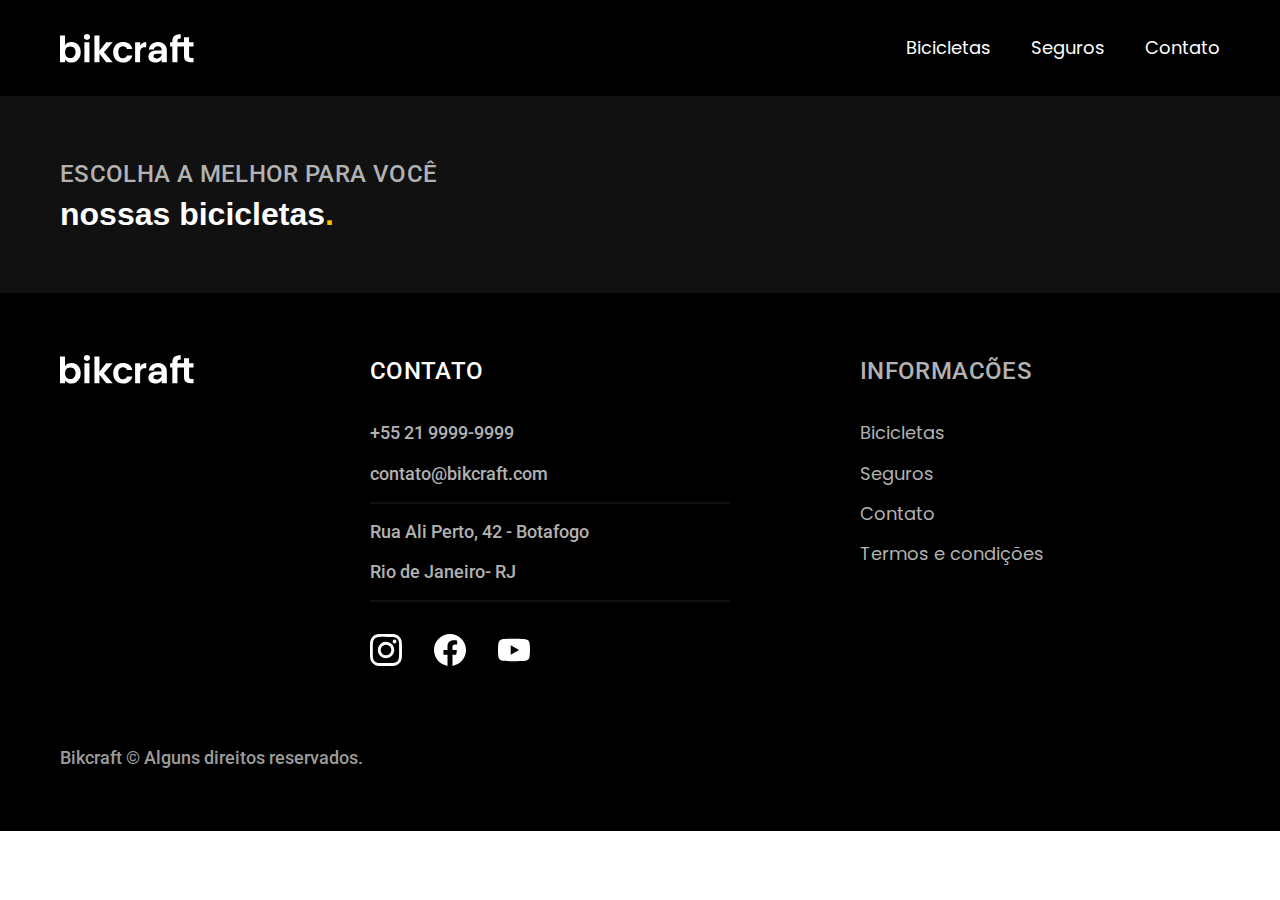
==== bicicletas.html @ d1a41f88 "termos e condicoes" ====
<!DOCTYPE html>
<html lang="pt-br">

<head>
  <meta charset="UTF-8">
  <meta name="viewport" content="width=device-width, initial-scale=1.0">
  <title>Bicicletas | Bikcraft</title>
  <meta name="description" content="Bicicletas">

  <link rel="stylesheet" href="./css/style.css">

  <link rel="preconnect" href="https://fonts.googleapis.com">
  <link rel="preconnect" href="https://fonts.gstatic.com" crossorigin>
  <link href="https://fonts.googleapis.com/css2?family=Merriweather:ital,wght@1,900&family=Poppins:wght@400;600&family=Roboto:wght@400;500&display=swap" rel="stylesheet">

</head>

<body id="bicicletas">
  <header class="header-bg">
    <div class="header container">
      <a href="./">
        <img src="./img/bikcraft.svg" alt="Bikcraft">
      </a>
      <nav aria-label="primaria">
        <ul class="header-menu font-1-m cor-0">
          <li><a href="./bicicletas.html">Bicicletas</a></li>
          <li><a href="./seguros.html">Seguros</a></li>
          <li><a href="./contato.html">Contato</a></li>
        </ul>
      </nav>
    </div>
  </header>

  <main>
    <div class="titulo-bg">
      <div class="titulo container">
        <p class="font-2-l-b cor-5">Escolha a melhor para você</p>
        <h1 class="font-1 xxl cor-0">nossas bicicletas<span class="cor-p1">.</span></h1>
      </div>
    </div>
  </main>


  <footer class="footer-bg">
    <div class="footer container">
      <img src="./img/bikcraft.svg" alt="Bikcraft">
      <div class="footer-contato">
        <h3 class="font-2-l-b cor-0">Contato</h3>
        <ul class="font-2-m cor-5">
          <li><a href="tel:+552199999999">+55 21 9999-9999</a></li>
          <li><a href="mailto:contato@bikcraft.com">contato@bikcraft.com</a></li>
          <li>Rua Ali Perto, 42 - Botafogo</li>
          <li>Rio de Janeiro- RJ</li>
        </ul>
        <div class="footer-redes">
          <a href="./"><img src="./img/redes/instagram.svg" alt="Instagram"></a>
          <a href="./"><img src="./img/redes/facebook.svg" alt="Facebook"></a>
          <a href="./"><img src="./img/redes/youtube.svg" alt="Youtube"></a>
        </div>
      </div>
      <div class="footer-informacoes">
        <h3 class="font-2-l-b cor-5">Informacões</h3>
        <nav>
          <ul class="font-1-m cor-5">
            <li><a href="./bicicletas.html">Bicicletas</a></li>
            <li><a href="./seguros.html">Seguros</a></li>
            <li><a href="./contato.html">Contato</a></li>
            <li><a href="./termos.html">Termos e condições</a></li>
          </ul>
        </nav>
      </div>
      <p class="footer-copy font-2-m cor-6">Bikcraft © Alguns direitos reservados.</p>
    </div>
  </footer>

</body>

</html>
---- css/style.css ----
@import "./global/global.css";
@import "./ultilidades/tipografia.css";
@import "./ultilidades/cores.css";

@import "./global/header.css";
@import "./global/footer.css";

/*Ultilidades*/
@import "./ultilidades/componentes.css";

/*Home*/
@import "./home/introducao.css";
@import "./home/tecnologia.css";
@import "./home/parceiros.css";
@import "./home/depoimento.css";

/*Bicicletas*/
@import "./bicicletas/bicicletas-lista.css";

/*Seguros*/
@import "./seguros/seguros.css";

/*Termos*/
@import "./termos/termos.css";
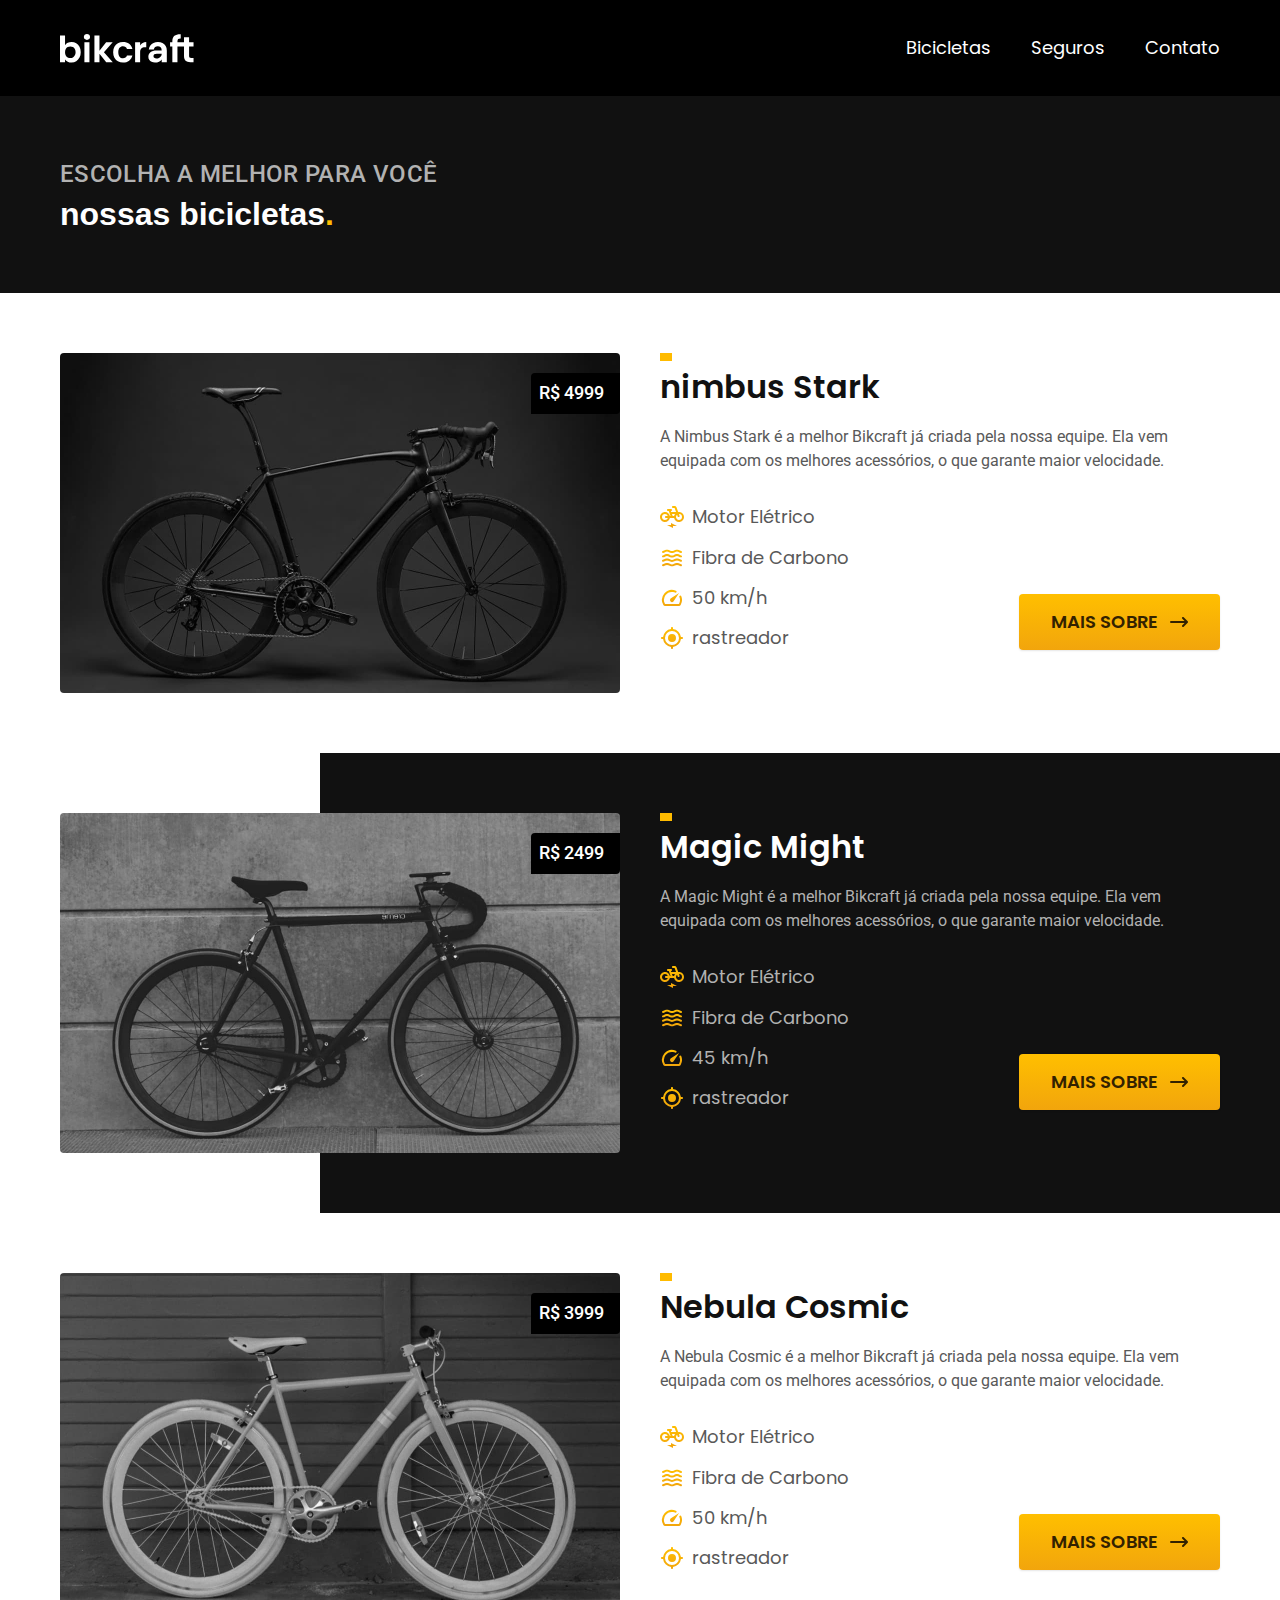
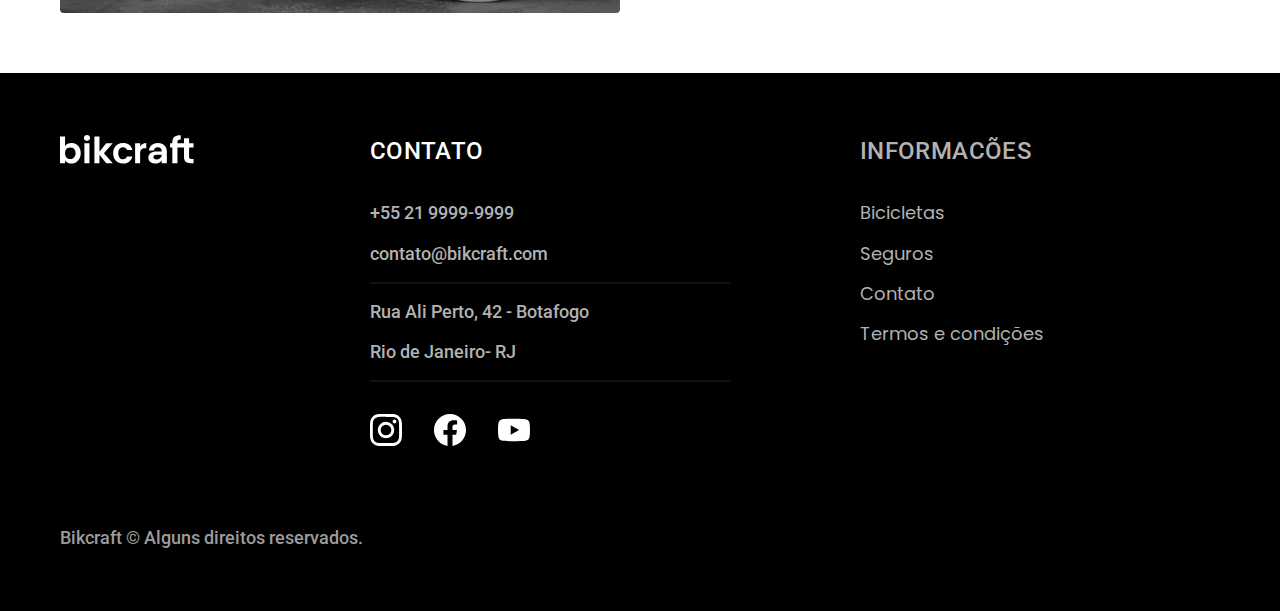
==== commit 33b6b838: "bicicletas" ====
--- a/bicicletas.html
+++ b/bicicletas.html
@@ -38,6 +38,66 @@
         <h1 class="font-1 xxl cor-0">nossas bicicletas<span class="cor-p1">.</span></h1>
       </div>
     </div>
+
+
+    <div class="bicicletas container">
+      <div class="bicicletas-imagem">
+        <img src="./img/bicicletas/nimbus.jpg" alt="Bicicleta Preta">
+        <span class="font-2-m cor-0">R$ 4999</span>
+      </div>
+      <div class="bicicletas-conteudo">
+        <h2 class="font-1-xl">nimbus Stark</h2>
+        <p class="font-2-s cor-8">A Nimbus Stark é a melhor Bikcraft já criada pela nossa equipe. Ela vem equipada com os melhores acessórios, o que garante maior velocidade.</p>
+        <ul class="font-1-m cor-8">
+          <li><img src="./img/icones/eletrica.svg" alt="">Motor Elétrico</li>
+          <li><img src="./img/icones/carbono.svg" alt="">Fibra de Carbono</li>
+          <li><img src="./img/icones/velocidade.svg" alt="">50 km/h</li>
+          <li><img src="./img/icones/rastreador.svg" alt="">rastreador</li>
+        </ul>
+        <a class="botao seta" href="./bicicletas/nimbus.html">Mais Sobre</a>
+      </div>
+    </div>
+
+
+    <div class="bicicletas-bg">
+      <div class="bicicletas container">
+        <div class="bicicletas-imagem">
+          <img src="./img/bicicletas/magic.jpg" alt="Bicicleta Preta">
+          <span class="font-2-m cor-0">R$ 2499</span>
+        </div>
+        <div class="bicicletas-conteudo">
+          <h2 class="font-1-xl cor-0">Magic Might</h2>
+          <p class="font-2-s cor-5">A Magic Might é a melhor Bikcraft já criada pela nossa equipe. Ela vem equipada com os melhores acessórios, o que garante maior velocidade.</p>
+          <ul class="font-1-m cor-5">
+            <li><img src="./img/icones/eletrica.svg" alt="">Motor Elétrico</li>
+            <li><img src="./img/icones/carbono.svg" alt="">Fibra de Carbono</li>
+            <li><img src="./img/icones/velocidade.svg" alt="">45 km/h</li>
+            <li><img src="./img/icones/rastreador.svg" alt="">rastreador</li>
+          </ul>
+          <a class="botao seta" href="./bicicletas/magic.html">Mais Sobre</a>
+        </div>
+      </div>
+    </div>
+
+
+    <div class="bicicletas container">
+      <div class="bicicletas-imagem">
+        <img src="./img/bicicletas/nebula.jpg" alt="Bicicleta Preta">
+        <span class="font-2-m cor-0">R$ 3999</span>
+      </div>
+      <div class="bicicletas-conteudo">
+        <h2 class="font-1-xl">Nebula Cosmic</h2>
+        <p class="font-2-s cor-8">A Nebula Cosmic é a melhor Bikcraft já criada pela nossa equipe. Ela vem equipada com os melhores acessórios, o que garante maior velocidade.</p>
+        <ul class="font-1-m cor-8">
+          <li><img src="./img/icones/eletrica.svg" alt="">Motor Elétrico</li>
+          <li><img src="./img/icones/carbono.svg" alt="">Fibra de Carbono</li>
+          <li><img src="./img/icones/velocidade.svg" alt="">50 km/h</li>
+          <li><img src="./img/icones/rastreador.svg" alt="">rastreador</li>
+        </ul>
+        <a class="botao seta" href="./bicicletas/nebula.html">Mais Sobre</a>
+      </div>
+    </div>
+
   </main>
 
 
--- a/css/style.css
+++ b/css/style.css
@@ -16,6 +16,7 @@
 
 /*Bicicletas*/
 @import "./bicicletas/bicicletas-lista.css";
+@import "./bicicletas/bicicletas.css";
 
 /*Seguros*/
 @import "./seguros/seguros.css";
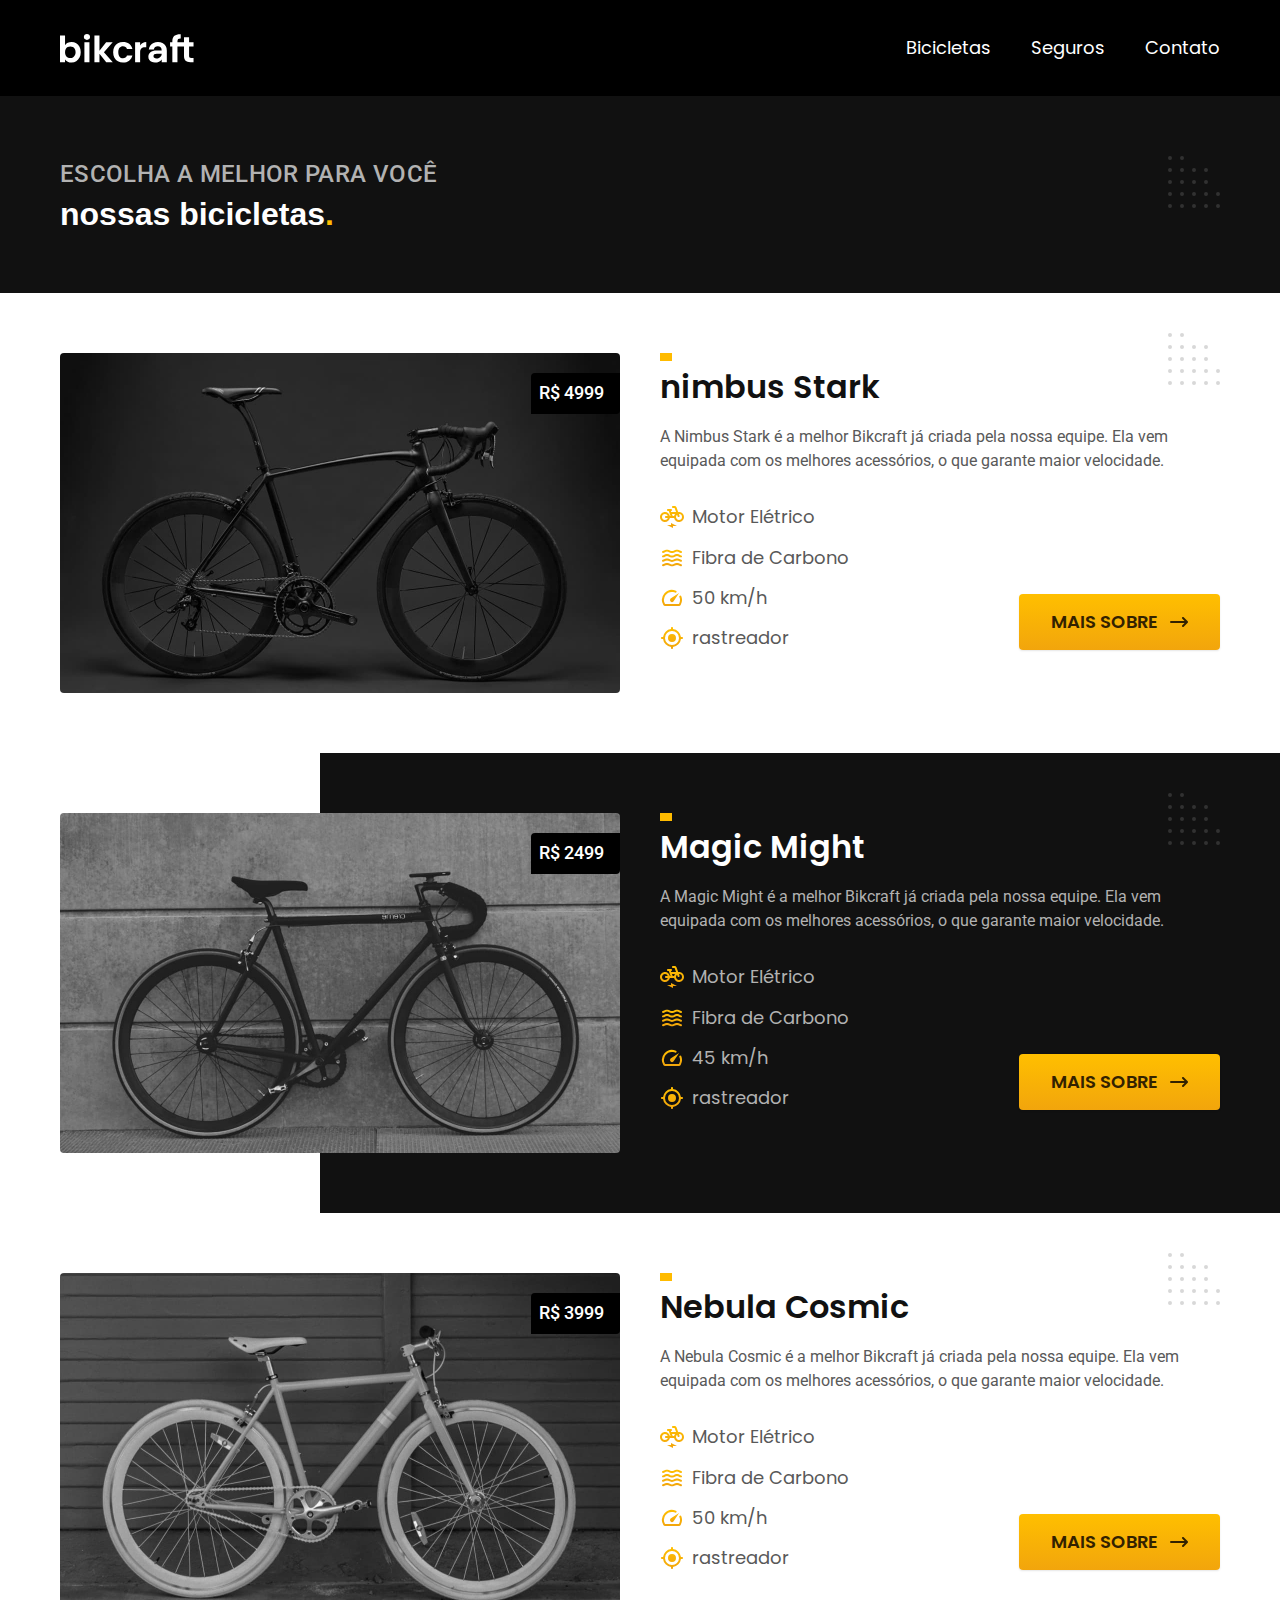
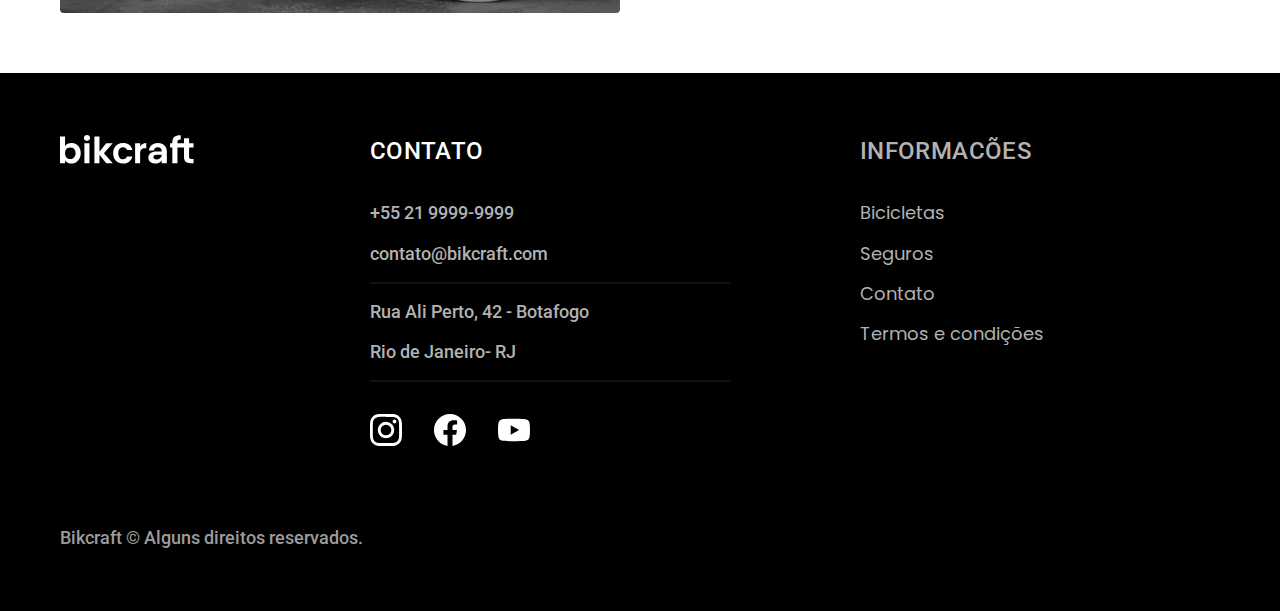
==== commit 378d5615: "otimizações basicas" ====
--- a/bicicletas.html
+++ b/bicicletas.html
@@ -7,6 +7,7 @@
   <title>Bicicletas | Bikcraft</title>
   <meta name="description" content="Bicicletas">
 
+  <link rel="preload" href="./css/style.css" as="style">
   <link rel="stylesheet" href="./css/style.css">
 
   <link rel="preconnect" href="https://fonts.googleapis.com">
@@ -19,7 +20,7 @@
   <header class="header-bg">
     <div class="header container">
       <a href="./">
-        <img src="./img/bikcraft.svg" alt="Bikcraft">
+        <img src="./img/bikcraft.svg" width="136" height="32" alt="Bikcraft">
       </a>
       <nav aria-label="primaria">
         <ul class="header-menu font-1-m cor-0">
@@ -42,17 +43,17 @@
 
     <div class="bicicletas container">
       <div class="bicicletas-imagem">
-        <img src="./img/bicicletas/nimbus.jpg" alt="Bicicleta Preta">
+        <img src="./img/bicicletas/nimbus.jpg" width="1120" height="680" alt="Bicicleta Preta">
         <span class="font-2-m cor-0">R$ 4999</span>
       </div>
       <div class="bicicletas-conteudo">
         <h2 class="font-1-xl">nimbus Stark</h2>
         <p class="font-2-s cor-8">A Nimbus Stark é a melhor Bikcraft já criada pela nossa equipe. Ela vem equipada com os melhores acessórios, o que garante maior velocidade.</p>
         <ul class="font-1-m cor-8">
-          <li><img src="./img/icones/eletrica.svg" alt="">Motor Elétrico</li>
-          <li><img src="./img/icones/carbono.svg" alt="">Fibra de Carbono</li>
-          <li><img src="./img/icones/velocidade.svg" alt="">50 km/h</li>
-          <li><img src="./img/icones/rastreador.svg" alt="">rastreador</li>
+          <li><img src="./img/icones/eletrica.svg" width="32" height="32" alt="">Motor Elétrico</li>
+          <li><img src="./img/icones/carbono.svg" width="32" height="32" alt="">Fibra de Carbono</li>
+          <li><img src="./img/icones/velocidade.svg" width="32" height="32" alt="">50 km/h</li>
+          <li><img src="./img/icones/rastreador.svg" width="32" height="32" alt="">rastreador</li>
         </ul>
         <a class="botao seta" href="./bicicletas/nimbus.html">Mais Sobre</a>
       </div>
@@ -62,17 +63,17 @@
     <div class="bicicletas-bg">
       <div class="bicicletas container">
         <div class="bicicletas-imagem">
-          <img src="./img/bicicletas/magic.jpg" alt="Bicicleta Preta">
+          <img src="./img/bicicletas/magic.jpg" width="1120" height="680" alt="Bicicleta Preta">
           <span class="font-2-m cor-0">R$ 2499</span>
         </div>
         <div class="bicicletas-conteudo">
           <h2 class="font-1-xl cor-0">Magic Might</h2>
           <p class="font-2-s cor-5">A Magic Might é a melhor Bikcraft já criada pela nossa equipe. Ela vem equipada com os melhores acessórios, o que garante maior velocidade.</p>
           <ul class="font-1-m cor-5">
-            <li><img src="./img/icones/eletrica.svg" alt="">Motor Elétrico</li>
-            <li><img src="./img/icones/carbono.svg" alt="">Fibra de Carbono</li>
-            <li><img src="./img/icones/velocidade.svg" alt="">45 km/h</li>
-            <li><img src="./img/icones/rastreador.svg" alt="">rastreador</li>
+            <li><img src="./img/icones/eletrica.svg" width="32" height="32" alt="">Motor Elétrico</li>
+            <li><img src="./img/icones/carbono.svg" width="32" height="32" alt="">Fibra de Carbono</li>
+            <li><img src="./img/icones/velocidade.svg" width="32" height="32" alt="">45 km/h</li>
+            <li><img src="./img/icones/rastreador.svg" width="32" height="32" alt="">rastreador</li>
           </ul>
           <a class="botao seta" href="./bicicletas/magic.html">Mais Sobre</a>
         </div>
@@ -82,17 +83,17 @@
 
     <div class="bicicletas container">
       <div class="bicicletas-imagem">
-        <img src="./img/bicicletas/nebula.jpg" alt="Bicicleta Preta">
+        <img src="./img/bicicletas/nebula.jpg" width="1120" height="680" alt="Bicicleta Preta">
         <span class="font-2-m cor-0">R$ 3999</span>
       </div>
       <div class="bicicletas-conteudo">
         <h2 class="font-1-xl">Nebula Cosmic</h2>
         <p class="font-2-s cor-8">A Nebula Cosmic é a melhor Bikcraft já criada pela nossa equipe. Ela vem equipada com os melhores acessórios, o que garante maior velocidade.</p>
         <ul class="font-1-m cor-8">
-          <li><img src="./img/icones/eletrica.svg" alt="">Motor Elétrico</li>
-          <li><img src="./img/icones/carbono.svg" alt="">Fibra de Carbono</li>
-          <li><img src="./img/icones/velocidade.svg" alt="">50 km/h</li>
-          <li><img src="./img/icones/rastreador.svg" alt="">rastreador</li>
+          <li><img src="./img/icones/eletrica.svg" width="32" height="32" alt="">Motor Elétrico</li>
+          <li><img src="./img/icones/carbono.svg" width="32" height="32" alt="">Fibra de Carbono</li>
+          <li><img src="./img/icones/velocidade.svg" width="32" height="32" alt="">50 km/h</li>
+          <li><img src="./img/icones/rastreador.svg" width="32" height="32" alt="">rastreador</li>
         </ul>
         <a class="botao seta" href="./bicicletas/nebula.html">Mais Sobre</a>
       </div>
@@ -103,7 +104,7 @@
 
   <footer class="footer-bg">
     <div class="footer container">
-      <img src="./img/bikcraft.svg" alt="Bikcraft">
+      <img src="./img/bikcraft.svg" width="136" height="32" alt="Bikcraft">
       <div class="footer-contato">
         <h3 class="font-2-l-b cor-0">Contato</h3>
         <ul class="font-2-m cor-5">
@@ -113,9 +114,9 @@
           <li>Rio de Janeiro- RJ</li>
         </ul>
         <div class="footer-redes">
-          <a href="./"><img src="./img/redes/instagram.svg" alt="Instagram"></a>
-          <a href="./"><img src="./img/redes/facebook.svg" alt="Facebook"></a>
-          <a href="./"><img src="./img/redes/youtube.svg" alt="Youtube"></a>
+          <a href="./"><img src="./img/redes/instagram.svg" width="32" height="32" alt="Instagram"></a>
+          <a href="./"><img src="./img/redes/facebook.svg" width="32" height="32" alt="Facebook"></a>
+          <a href="./"><img src="./img/redes/youtube.svg" width="32" height="32" alt="Youtube"></a>
         </div>
       </div>
       <div class="footer-informacoes">
--- a/css/style.css
+++ b/css/style.css
@@ -7,6 +7,7 @@
 
 /*Ultilidades*/
 @import "./ultilidades/componentes.css";
+@import "./ultilidades/formulario.css";
 
 /*Home*/
 @import "./home/introducao.css";
@@ -18,8 +19,21 @@
 @import "./bicicletas/bicicletas-lista.css";
 @import "./bicicletas/bicicletas.css";
 
+/*Bicicleta*/
+@import "./bicicleta/bicicleta.css";
+@import "./bicicleta/seguro.css";
+
 /*Seguros*/
 @import "./seguros/seguros.css";
+@import "./seguros/vantagens.css";
+@import "./seguros/perguntas.css";
+
+/*Contato*/
+@import "./contato/contato.css";
+@import "./contato/lojas.css";
+
+/*Orçamento*/
+@import "./orcamento/orcamento.css";
 
 /*Termos*/
 @import "./termos/termos.css";
--- a/css/style.css
+++ b/css/style.css
@@ -7,6 +7,7 @@
 
 /*Ultilidades*/
 @import "./ultilidades/componentes.css";
+@import "./ultilidades/formulario.css";
 
 /*Home*/
 @import "./home/introducao.css";
@@ -18,8 +19,21 @@
 @import "./bicicletas/bicicletas-lista.css";
 @import "./bicicletas/bicicletas.css";
 
+/*Bicicleta*/
+@import "./bicicleta/bicicleta.css";
+@import "./bicicleta/seguro.css";
+
 /*Seguros*/
 @import "./seguros/seguros.css";
+@import "./seguros/vantagens.css";
+@import "./seguros/perguntas.css";
+
+/*Contato*/
+@import "./contato/contato.css";
+@import "./contato/lojas.css";
+
+/*Orçamento*/
+@import "./orcamento/orcamento.css";
 
 /*Termos*/
 @import "./termos/termos.css";
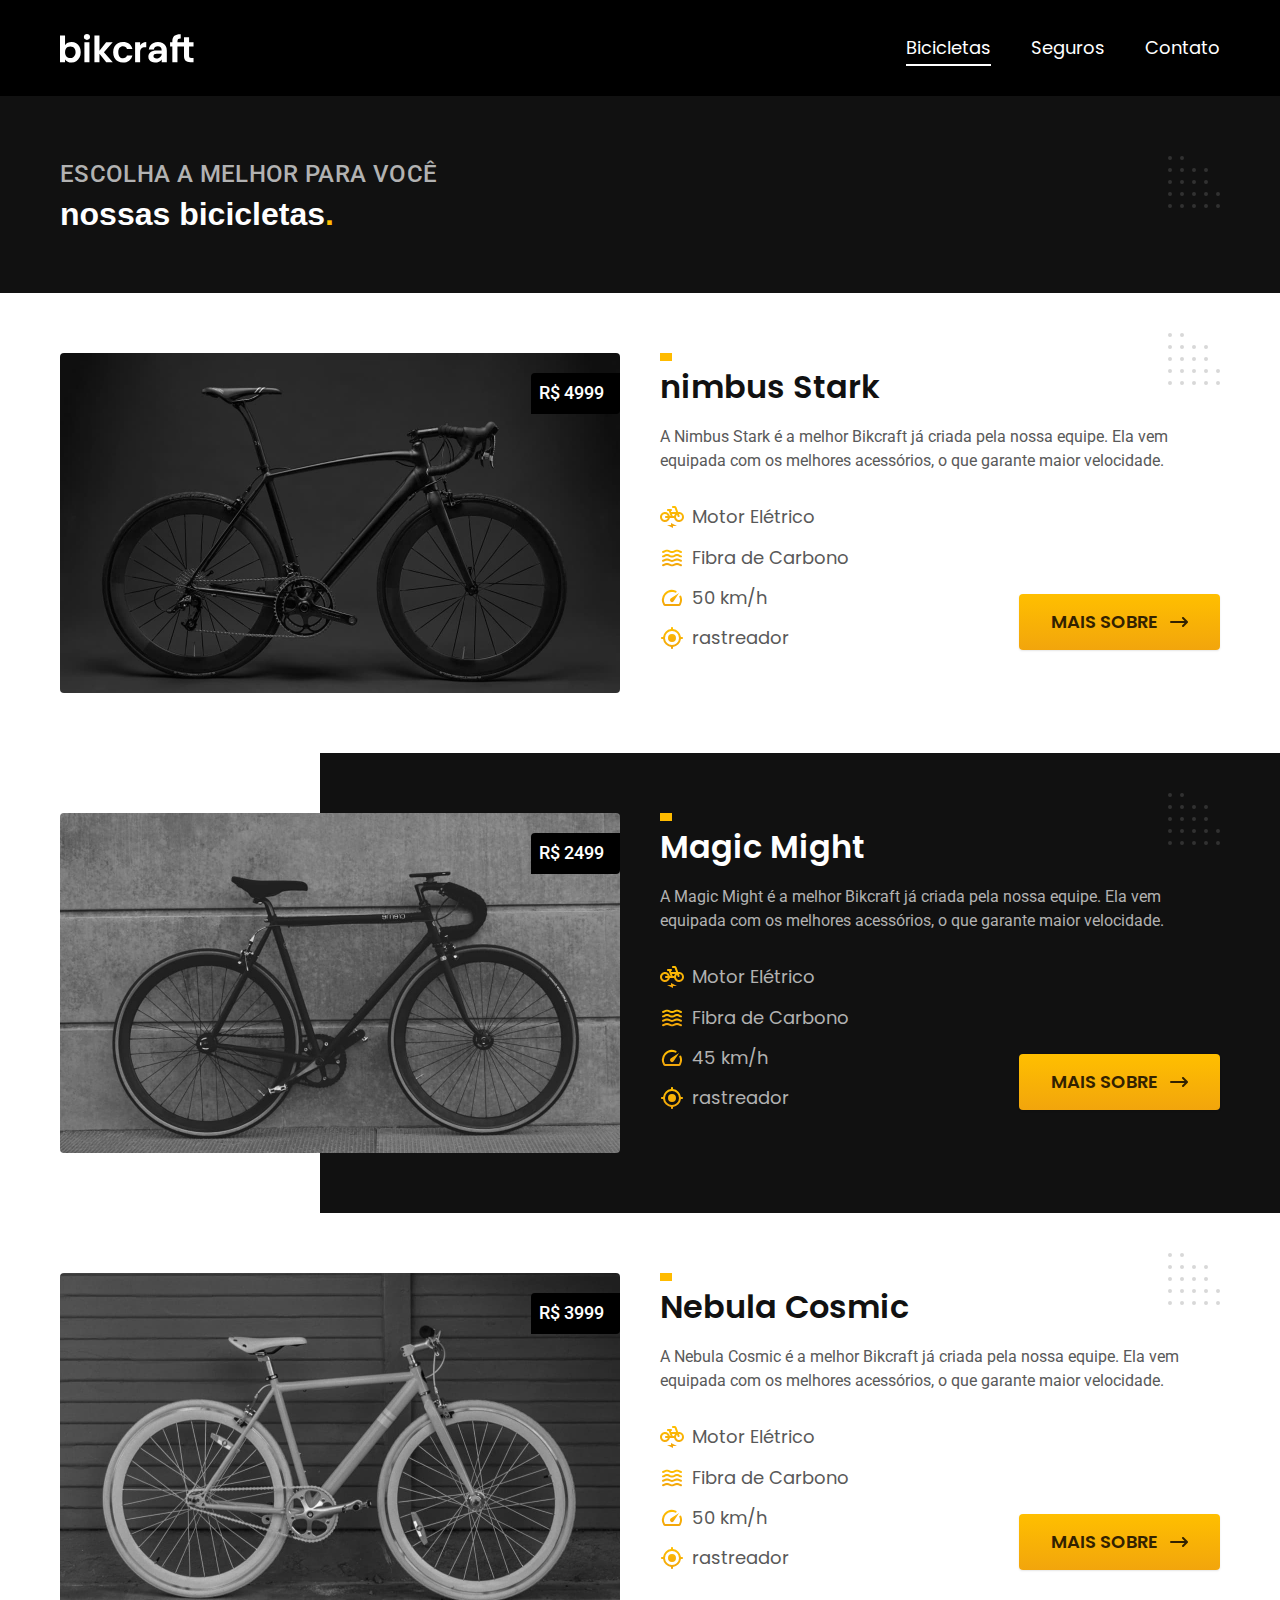
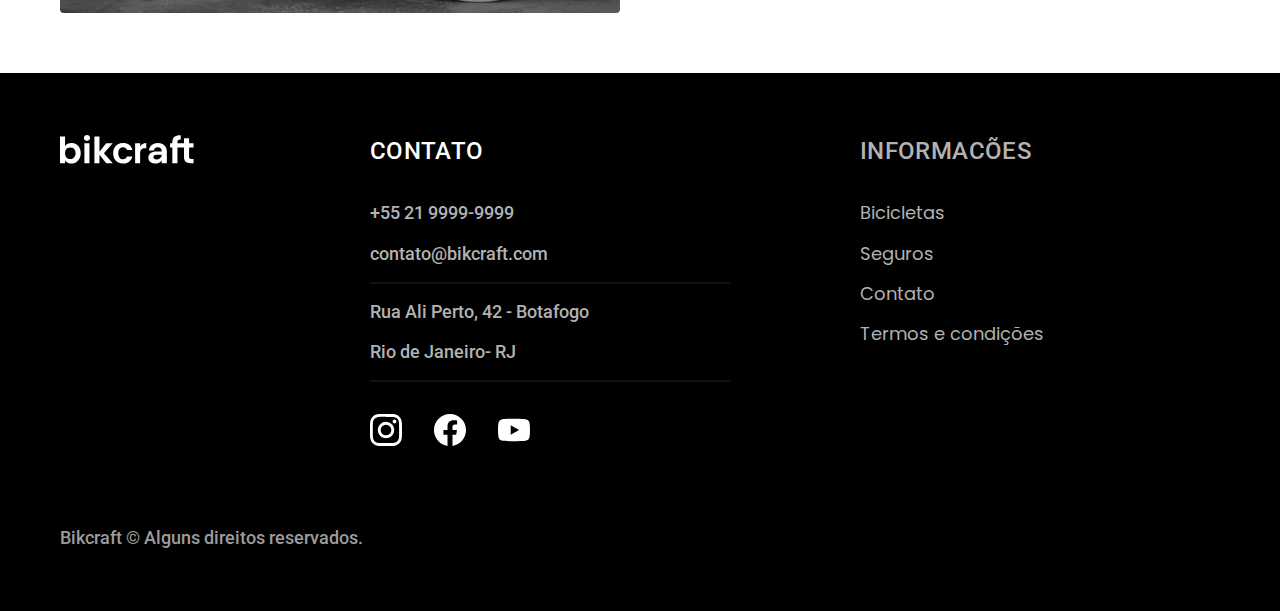
==== commit 51e63691: "elementos basicos de js" ====
--- a/bicicletas.html
+++ b/bicicletas.html
@@ -14,6 +14,7 @@
   <link rel="preconnect" href="https://fonts.gstatic.com" crossorigin>
   <link href="https://fonts.googleapis.com/css2?family=Merriweather:ital,wght@1,900&family=Poppins:wght@400;600&family=Roboto:wght@400;500&display=swap" rel="stylesheet">
 
+  <script>document.documentElement.classList.add("js");</script>
 </head>
 
 <body id="bicicletas">
@@ -134,6 +135,7 @@
     </div>
   </footer>
 
+  <script src="./js/script.js"></script>
 </body>
 
 </html>--- a/css/style.css
+++ b/css/style.css
@@ -1,11 +1,11 @@
 @import "./global/global.css";
-@import "./ultilidades/tipografia.css";
-@import "./ultilidades/cores.css";
-
 @import "./global/header.css";
 @import "./global/footer.css";
 
 /*Ultilidades*/
+@import "./ultilidades/cores.css";
+@import "./ultilidades/animacao.css";
+@import "./ultilidades/tipografia.css";
 @import "./ultilidades/componentes.css";
 @import "./ultilidades/formulario.css";
 
--- a/css/style.css
+++ b/css/style.css
@@ -1,11 +1,11 @@
 @import "./global/global.css";
-@import "./ultilidades/tipografia.css";
-@import "./ultilidades/cores.css";
-
 @import "./global/header.css";
 @import "./global/footer.css";
 
 /*Ultilidades*/
+@import "./ultilidades/cores.css";
+@import "./ultilidades/animacao.css";
+@import "./ultilidades/tipografia.css";
 @import "./ultilidades/componentes.css";
 @import "./ultilidades/formulario.css";
 
